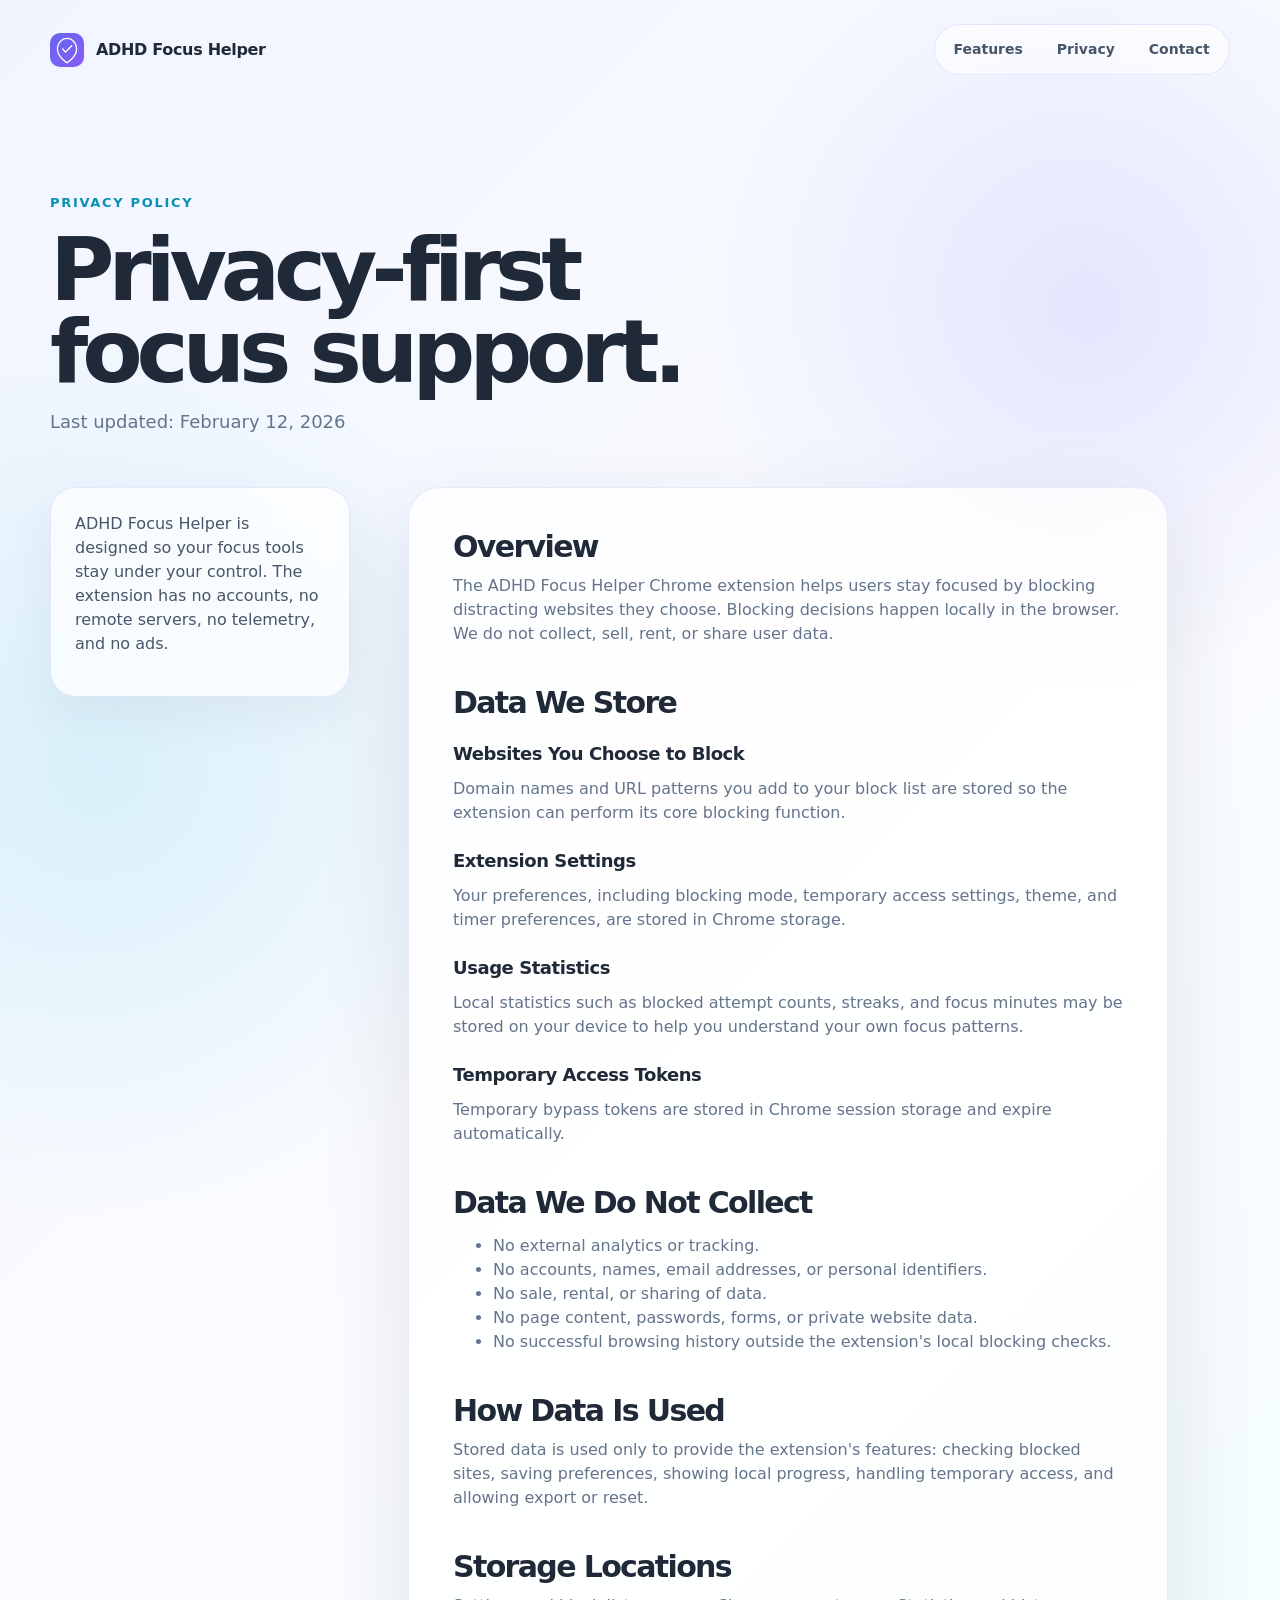
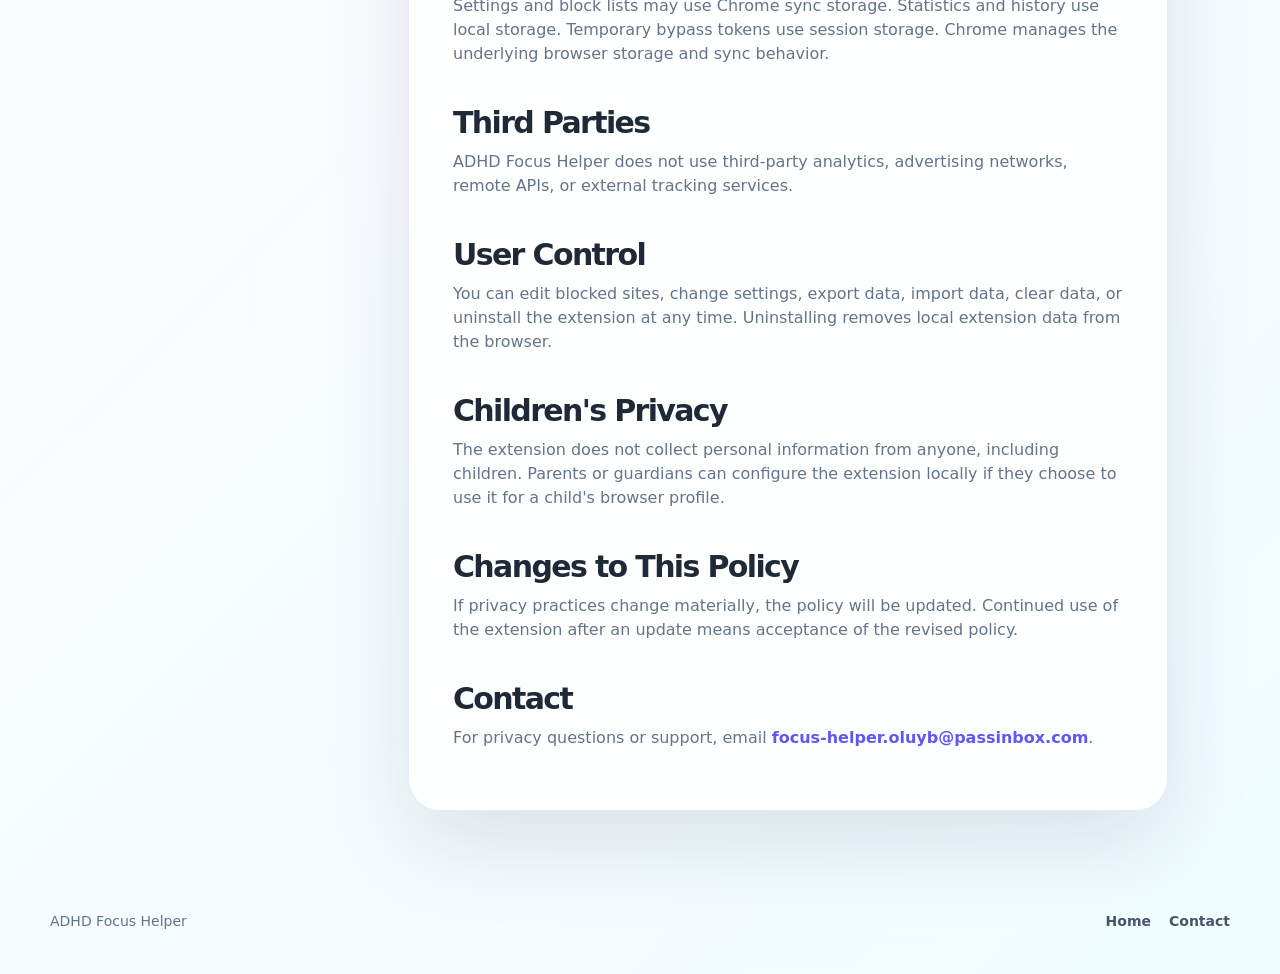
==== privacy.html @ 970d845e "Initial landing page" ====
<!doctype html>
<html lang="en">
  <head>
    <meta charset="utf-8">
    <meta name="viewport" content="width=device-width, initial-scale=1">
    <title>Privacy Policy - ADHD Focus Helper</title>
    <meta name="description" content="Privacy policy for ADHD Focus Helper. No external data collection, no tracking, no accounts, no third-party services.">
    <link rel="icon" href="assets/icons/icon128.png">
    <link rel="stylesheet" href="styles.css">
  </head>
  <body>
    <header class="site-header">
      <a class="brand" href="./" aria-label="ADHD Focus Helper home">
        <img src="assets/icons/icon128.png" alt="">
        <span>ADHD Focus Helper</span>
      </a>
      <nav class="nav" aria-label="Primary navigation">
        <a href="./#features">Features</a>
        <a href="./#privacy">Privacy</a>
        <a href="mailto:focus-helper.oluyb@passinbox.com">Contact</a>
      </nav>
    </header>

    <main class="policy">
      <section class="policy-hero">
        <p class="eyebrow">Privacy Policy</p>
        <h1>Privacy-first focus support.</h1>
        <p>Last updated: February 12, 2026</p>
      </section>

      <section class="policy-grid">
        <aside>
          <p>ADHD Focus Helper is designed so your focus tools stay under your control. The extension has no accounts, no remote servers, no telemetry, and no ads.</p>
        </aside>
        <article class="policy-copy">
          <h2>Overview</h2>
          <p>The ADHD Focus Helper Chrome extension helps users stay focused by blocking distracting websites they choose. Blocking decisions happen locally in the browser. We do not collect, sell, rent, or share user data.</p>

          <h2>Data We Store</h2>
          <h3>Websites You Choose to Block</h3>
          <p>Domain names and URL patterns you add to your block list are stored so the extension can perform its core blocking function.</p>

          <h3>Extension Settings</h3>
          <p>Your preferences, including blocking mode, temporary access settings, theme, and timer preferences, are stored in Chrome storage.</p>

          <h3>Usage Statistics</h3>
          <p>Local statistics such as blocked attempt counts, streaks, and focus minutes may be stored on your device to help you understand your own focus patterns.</p>

          <h3>Temporary Access Tokens</h3>
          <p>Temporary bypass tokens are stored in Chrome session storage and expire automatically.</p>

          <h2>Data We Do Not Collect</h2>
          <ul>
            <li>No external analytics or tracking.</li>
            <li>No accounts, names, email addresses, or personal identifiers.</li>
            <li>No sale, rental, or sharing of data.</li>
            <li>No page content, passwords, forms, or private website data.</li>
            <li>No successful browsing history outside the extension's local blocking checks.</li>
          </ul>

          <h2>How Data Is Used</h2>
          <p>Stored data is used only to provide the extension's features: checking blocked sites, saving preferences, showing local progress, handling temporary access, and allowing export or reset.</p>

          <h2>Storage Locations</h2>
          <p>Settings and block lists may use Chrome sync storage. Statistics and history use local storage. Temporary bypass tokens use session storage. Chrome manages the underlying browser storage and sync behavior.</p>

          <h2>Third Parties</h2>
          <p>ADHD Focus Helper does not use third-party analytics, advertising networks, remote APIs, or external tracking services.</p>

          <h2>User Control</h2>
          <p>You can edit blocked sites, change settings, export data, import data, clear data, or uninstall the extension at any time. Uninstalling removes local extension data from the browser.</p>

          <h2>Children's Privacy</h2>
          <p>The extension does not collect personal information from anyone, including children. Parents or guardians can configure the extension locally if they choose to use it for a child's browser profile.</p>

          <h2>Changes to This Policy</h2>
          <p>If privacy practices change materially, the policy will be updated. Continued use of the extension after an update means acceptance of the revised policy.</p>

          <h2>Contact</h2>
          <p>For privacy questions or support, email <a href="mailto:focus-helper.oluyb@passinbox.com">focus-helper.oluyb@passinbox.com</a>.</p>
        </article>
      </section>
    </main>

    <footer class="footer">
      <span>ADHD Focus Helper</span>
      <div>
        <a href="./">Home</a>
        <a href="mailto:focus-helper.oluyb@passinbox.com">Contact</a>
      </div>
    </footer>
  </body>
</html>
---- styles.css ----
:root {
  color-scheme: light;
  --ink: #1f2937;
  --muted: #64748b;
  --faint: #eef2ff;
  --line: rgba(99, 102, 241, 0.14);
  --paper: #fbfcff;
  --panel: rgba(255, 255, 255, 0.78);
  --indigo: #6157f4;
  --violet: #7c58f5;
  --cyan: #0891b2;
  --orange: #d97706;
  --shadow: 0 34px 90px rgba(30, 41, 59, 0.12);
  --radius: 28px;
}

* {
  box-sizing: border-box;
}

html {
  scroll-behavior: smooth;
}

body {
  margin: 0;
  min-height: 100vh;
  background:
    radial-gradient(circle at 8% 30%, rgba(6, 182, 212, 0.12), transparent 28rem),
    radial-gradient(circle at 85% 12%, rgba(99, 102, 241, 0.14), transparent 24rem),
    linear-gradient(135deg, #f1f5ff 0%, #fbfcff 46%, #effdff 100%);
  color: var(--ink);
  font-family: Avenir Next, Aptos, Segoe UI, system-ui, sans-serif;
  line-height: 1.5;
}

a {
  color: inherit;
  text-decoration: none;
}

img {
  display: block;
  max-width: 100%;
}

.site-header {
  width: min(1180px, calc(100% - 40px));
  margin: 24px auto 0;
  display: flex;
  align-items: center;
  justify-content: space-between;
  gap: 24px;
}

.brand {
  display: inline-flex;
  align-items: center;
  gap: 12px;
  font-weight: 700;
  letter-spacing: -0.02em;
}

.brand img {
  width: 34px;
  height: 34px;
  border-radius: 10px;
}

.nav {
  display: flex;
  align-items: center;
  gap: 8px;
  padding: 6px;
  border: 1px solid var(--line);
  border-radius: 999px;
  background: rgba(255, 255, 255, 0.58);
  backdrop-filter: blur(16px);
}

.nav a {
  padding: 8px 13px;
  border-radius: 999px;
  color: #475569;
  font-size: 14px;
  font-weight: 650;
}

.nav a:hover {
  background: #eef2ff;
  color: var(--indigo);
}

.hero {
  width: min(1180px, calc(100% - 40px));
  margin: 72px auto 0;
  display: grid;
  grid-template-columns: minmax(0, 1.02fr) minmax(360px, 0.86fr);
  align-items: center;
  gap: clamp(36px, 6vw, 88px);
}

.hero-copy {
  padding-bottom: 36px;
}

.eyebrow {
  margin: 0 0 16px;
  color: var(--cyan);
  font-size: 13px;
  font-weight: 800;
  letter-spacing: 0.13em;
  text-transform: uppercase;
}

h1,
h2,
h3,
p {
  margin-top: 0;
}

h1 {
  max-width: 850px;
  margin-bottom: 24px;
  font-size: clamp(48px, 7vw, 88px);
  line-height: 0.94;
  letter-spacing: -0.07em;
}

h2 {
  margin-bottom: 18px;
  font-size: clamp(34px, 4.4vw, 58px);
  line-height: 1;
  letter-spacing: -0.055em;
}

h3 {
  margin-bottom: 10px;
  font-size: 22px;
  letter-spacing: -0.025em;
}

.lede {
  max-width: 670px;
  color: #475569;
  font-size: clamp(18px, 2.1vw, 24px);
}

.hero-actions {
  display: flex;
  flex-wrap: wrap;
  gap: 14px;
  margin: 34px 0 38px;
}

.button {
  display: inline-flex;
  align-items: center;
  justify-content: center;
  min-height: 48px;
  padding: 0 22px;
  border-radius: 999px;
  font-weight: 800;
  transition: transform 160ms ease, box-shadow 160ms ease, background 160ms ease;
}

.button:hover {
  transform: translateY(-2px);
}

.button.primary {
  background: linear-gradient(135deg, var(--indigo), var(--violet));
  color: #ffffff;
  box-shadow: 0 18px 36px rgba(99, 102, 241, 0.24);
}

.button.secondary {
  background: rgba(255, 255, 255, 0.76);
  border: 1px solid var(--line);
  color: #334155;
}

.trust-strip {
  display: grid;
  grid-template-columns: repeat(3, minmax(0, 1fr));
  gap: 12px;
  max-width: 760px;
  margin: 0;
}

.trust-strip div,
.feature-grid article,
.privacy-panel,
.final-cta {
  border: 1px solid var(--line);
  background: var(--panel);
  box-shadow: 0 18px 50px rgba(30, 41, 59, 0.06);
  backdrop-filter: blur(18px);
}

.trust-strip div {
  padding: 18px;
  border-radius: 22px;
}

.trust-strip dt {
  margin-bottom: 4px;
  font-weight: 850;
}

.trust-strip dd {
  margin: 0;
  color: var(--muted);
  font-size: 14px;
}

.hero-visual {
  position: relative;
  border-radius: 36px;
  overflow: hidden;
  box-shadow: var(--shadow);
  transform: rotate(1.2deg);
}

.hero-visual::after {
  content: "";
  position: absolute;
  inset: 0;
  border: 1px solid rgba(99, 102, 241, 0.18);
  border-radius: inherit;
  pointer-events: none;
}

.statement {
  width: min(980px, calc(100% - 40px));
  margin: 118px auto 0;
}

.statement p {
  margin: 0;
  color: #263244;
  font-size: clamp(31px, 4.8vw, 64px);
  font-weight: 780;
  line-height: 1.02;
  letter-spacing: -0.055em;
}

.feature-band,
.showcase,
.privacy-panel,
.stats-preview,
.final-cta,
.policy-grid,
.policy-hero {
  width: min(1180px, calc(100% - 40px));
  margin-left: auto;
  margin-right: auto;
}

.feature-band {
  margin-top: 118px;
}

.section-heading {
  max-width: 790px;
  margin-bottom: 34px;
}

.feature-grid {
  display: grid;
  grid-template-columns: repeat(3, minmax(0, 1fr));
  gap: 18px;
}

.feature-grid article {
  min-height: 270px;
  padding: 28px;
  border-radius: var(--radius);
}

.feature-index {
  display: inline-block;
  margin-bottom: 46px;
  color: var(--indigo);
  font-size: 13px;
  font-weight: 900;
  letter-spacing: 0.16em;
}

.feature-grid p,
.showcase-copy p,
.stats-copy p,
.policy-copy p,
.policy-copy li,
.privacy-list {
  color: var(--muted);
}

.showcase {
  margin-top: 118px;
  display: grid;
  grid-template-columns: minmax(0, 1fr) minmax(320px, 0.82fr);
  align-items: center;
  gap: clamp(32px, 6vw, 80px);
}

.screen-card {
  border-radius: 34px;
  overflow: hidden;
  box-shadow: var(--shadow);
  border: 1px solid var(--line);
}

.showcase-copy {
  max-width: 470px;
}

.privacy-panel {
  margin-top: 118px;
  display: grid;
  grid-template-columns: minmax(0, 0.9fr) minmax(340px, 0.72fr);
  gap: 36px;
  padding: clamp(28px, 5vw, 58px);
  border-radius: 36px;
}

.privacy-list {
  display: grid;
  gap: 13px;
  margin: 0;
  padding: 0;
  list-style: none;
}

.privacy-list li {
  padding: 14px 16px;
  border-radius: 17px;
  background: rgba(238, 242, 255, 0.72);
  color: #334155;
  font-weight: 720;
}

.stats-preview {
  margin-top: 118px;
  display: grid;
  grid-template-columns: minmax(300px, 0.62fr) minmax(0, 1fr);
  gap: 42px;
  align-items: center;
}

.stats-preview img {
  border-radius: 30px;
  box-shadow: var(--shadow);
  border: 1px solid var(--line);
}

.stats-copy {
  max-width: 430px;
}

.final-cta {
  margin-top: 118px;
  margin-bottom: 64px;
  padding: 56px 24px;
  border-radius: 38px;
  text-align: center;
}

.final-cta img {
  width: 72px;
  height: 72px;
  margin: 0 auto 22px;
  border-radius: 20px;
}

.final-cta p {
  max-width: 560px;
  margin: 0 auto 28px;
  color: var(--muted);
  font-size: 18px;
}

.footer {
  width: min(1180px, calc(100% - 40px));
  margin: 0 auto;
  padding: 28px 0 42px;
  display: flex;
  justify-content: space-between;
  gap: 20px;
  color: var(--muted);
  font-size: 14px;
}

.footer div {
  display: flex;
  gap: 18px;
}

.footer a {
  font-weight: 720;
  color: #475569;
}

.policy {
  padding-top: 64px;
}

.policy-hero {
  margin-top: 54px;
}

.policy-hero h1 {
  max-width: 760px;
  margin-bottom: 14px;
}

.policy-hero p:last-child {
  color: var(--muted);
  font-size: 18px;
}

.policy-grid {
  margin-top: 52px;
  margin-bottom: 72px;
  display: grid;
  grid-template-columns: 300px minmax(0, 760px);
  gap: 58px;
  align-items: start;
}

.policy-grid aside {
  position: sticky;
  top: 28px;
  padding: 24px;
  border: 1px solid var(--line);
  border-radius: 26px;
  background: rgba(255, 255, 255, 0.74);
  color: #475569;
  box-shadow: 0 18px 50px rgba(30, 41, 59, 0.06);
}

.policy-copy {
  padding: 44px;
  border: 1px solid var(--line);
  border-radius: 32px;
  background: rgba(255, 255, 255, 0.78);
  box-shadow: var(--shadow);
}

.policy-copy h2 {
  margin-top: 42px;
  margin-bottom: 12px;
  font-size: 30px;
}

.policy-copy h2:first-child {
  margin-top: 0;
}

.policy-copy h3 {
  margin-top: 22px;
  font-size: 18px;
}

.policy-copy a {
  color: var(--indigo);
  font-weight: 760;
}

@media (max-width: 900px) {
  .site-header,
  .footer {
    align-items: flex-start;
    flex-direction: column;
  }

  .nav {
    width: 100%;
    justify-content: space-between;
  }

  .hero,
  .showcase,
  .privacy-panel,
  .stats-preview,
  .policy-grid {
    grid-template-columns: 1fr;
  }

  .trust-strip,
  .feature-grid {
    grid-template-columns: 1fr;
  }

  .hero {
    margin-top: 48px;
  }

  .hero-visual {
    transform: none;
  }

  .policy-grid aside {
    position: static;
  }
}

@media (max-width: 560px) {
  .nav {
    overflow-x: auto;
    justify-content: flex-start;
  }

  h1 {
    font-size: 46px;
  }

  .hero-actions {
    flex-direction: column;
  }

  .button {
    width: 100%;
  }

  .policy-copy {
    padding: 26px;
  }
}
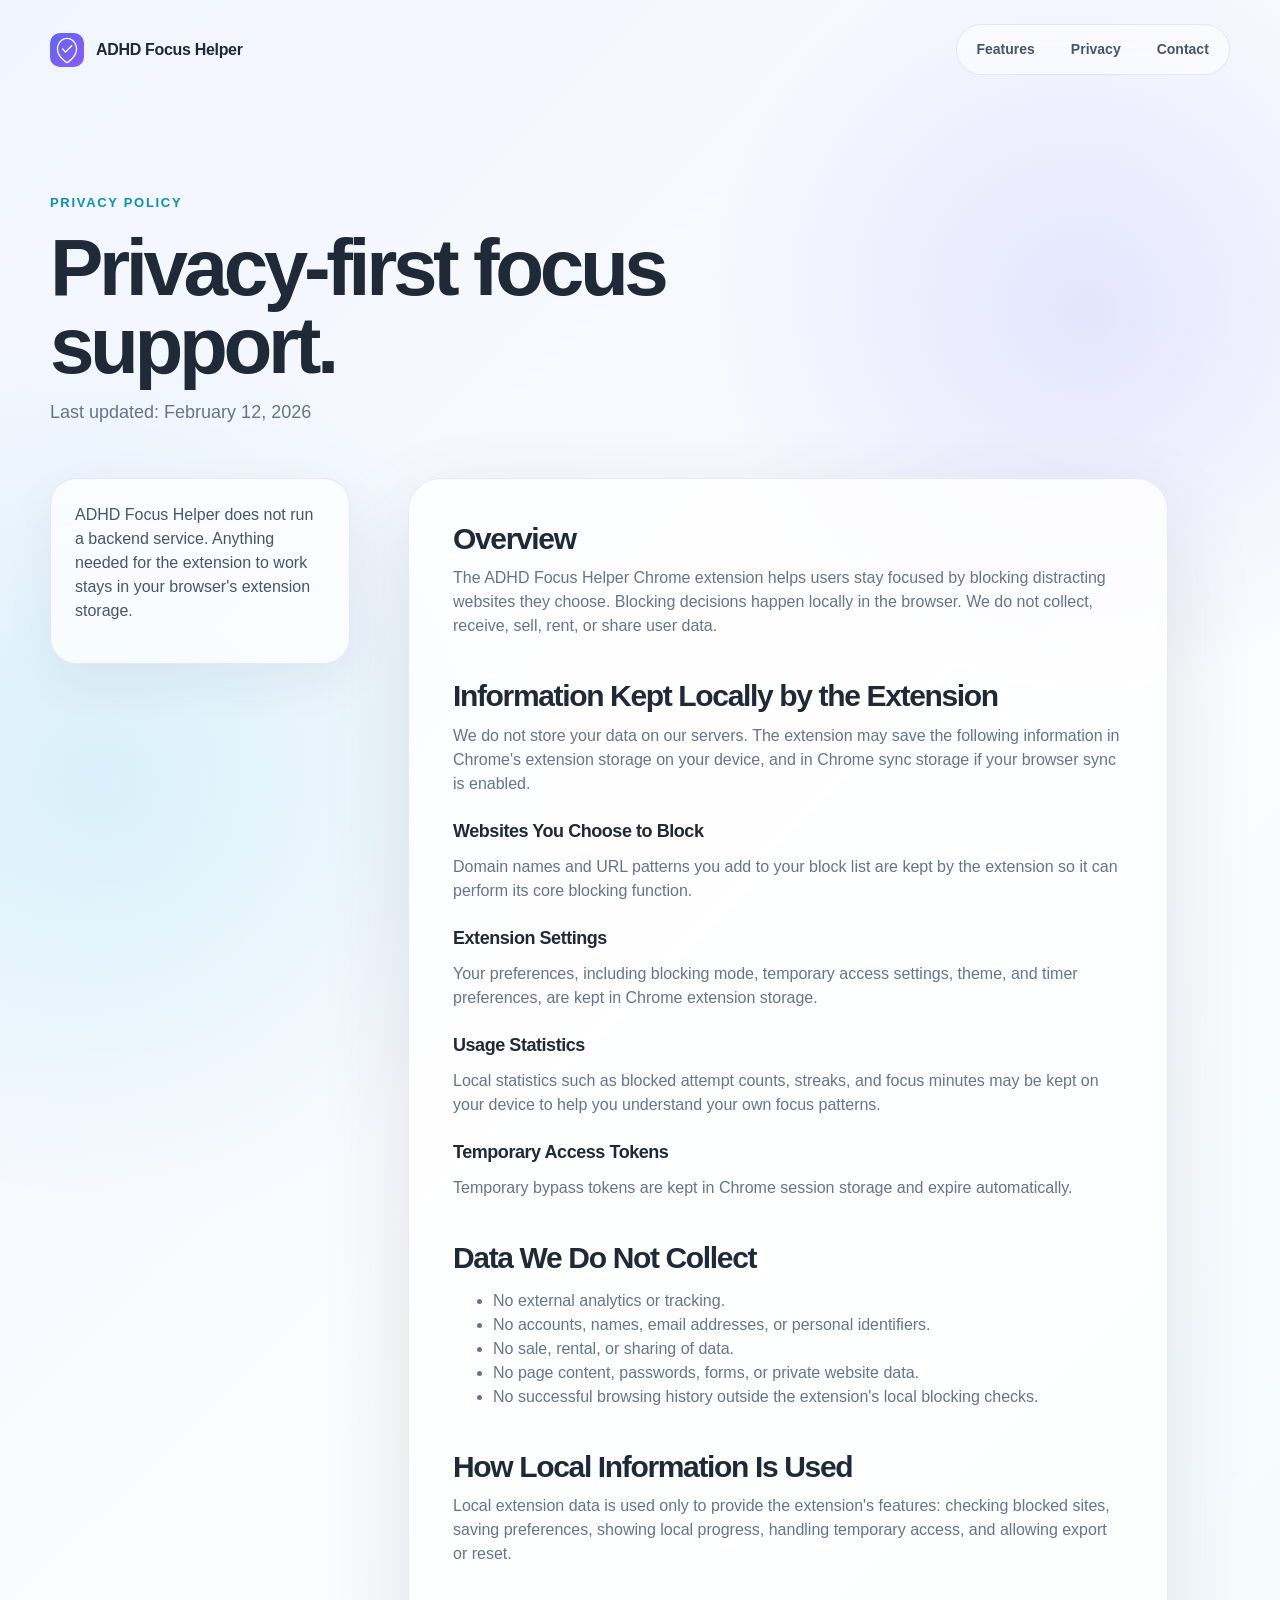
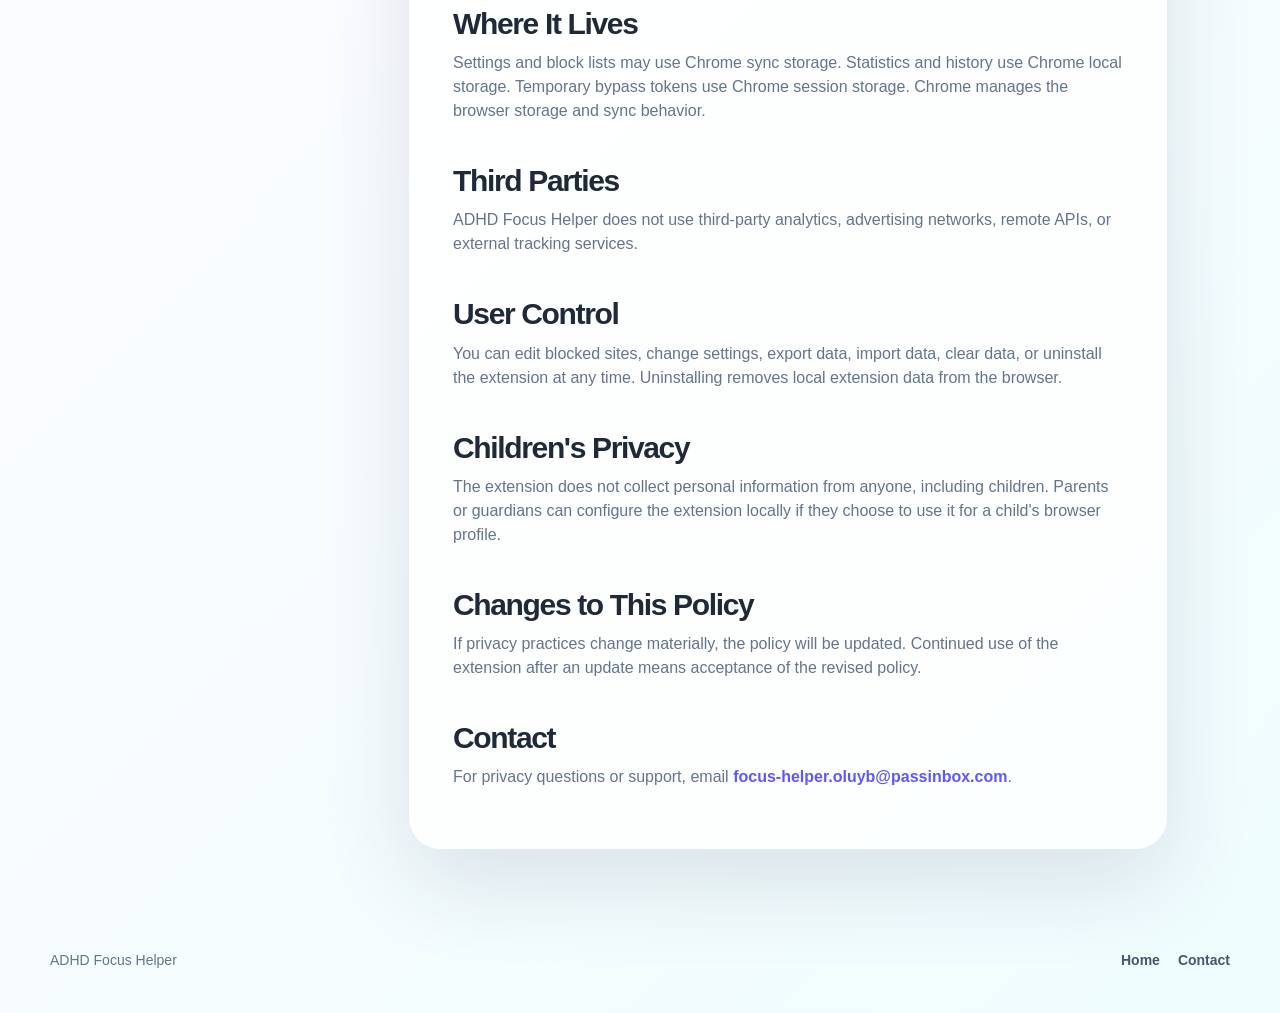
==== commit bf1eee82: "Clarify local-only privacy policy" ====
--- a/privacy.html
+++ b/privacy.html
@@ -30,24 +30,26 @@
 
       <section class="policy-grid">
         <aside>
-          <p>ADHD Focus Helper is designed so your focus tools stay under your control. The extension has no accounts, no remote servers, no telemetry, and no ads.</p>
+          <p>ADHD Focus Helper does not run a backend service. Anything needed for the extension to work stays in your browser's extension storage.</p>
         </aside>
         <article class="policy-copy">
           <h2>Overview</h2>
-          <p>The ADHD Focus Helper Chrome extension helps users stay focused by blocking distracting websites they choose. Blocking decisions happen locally in the browser. We do not collect, sell, rent, or share user data.</p>
+          <p>The ADHD Focus Helper Chrome extension helps users stay focused by blocking distracting websites they choose. Blocking decisions happen locally in the browser. We do not collect, receive, sell, rent, or share user data.</p>
 
-          <h2>Data We Store</h2>
+          <h2>Information Kept Locally by the Extension</h2>
+          <p>We do not store your data on our servers. The extension may save the following information in Chrome's extension storage on your device, and in Chrome sync storage if your browser sync is enabled.</p>
+
           <h3>Websites You Choose to Block</h3>
-          <p>Domain names and URL patterns you add to your block list are stored so the extension can perform its core blocking function.</p>
+          <p>Domain names and URL patterns you add to your block list are kept by the extension so it can perform its core blocking function.</p>
 
           <h3>Extension Settings</h3>
-          <p>Your preferences, including blocking mode, temporary access settings, theme, and timer preferences, are stored in Chrome storage.</p>
+          <p>Your preferences, including blocking mode, temporary access settings, theme, and timer preferences, are kept in Chrome extension storage.</p>
 
           <h3>Usage Statistics</h3>
-          <p>Local statistics such as blocked attempt counts, streaks, and focus minutes may be stored on your device to help you understand your own focus patterns.</p>
+          <p>Local statistics such as blocked attempt counts, streaks, and focus minutes may be kept on your device to help you understand your own focus patterns.</p>
 
           <h3>Temporary Access Tokens</h3>
-          <p>Temporary bypass tokens are stored in Chrome session storage and expire automatically.</p>
+          <p>Temporary bypass tokens are kept in Chrome session storage and expire automatically.</p>
 
           <h2>Data We Do Not Collect</h2>
           <ul>
@@ -58,11 +60,11 @@
             <li>No successful browsing history outside the extension's local blocking checks.</li>
           </ul>
 
-          <h2>How Data Is Used</h2>
-          <p>Stored data is used only to provide the extension's features: checking blocked sites, saving preferences, showing local progress, handling temporary access, and allowing export or reset.</p>
+          <h2>How Local Information Is Used</h2>
+          <p>Local extension data is used only to provide the extension's features: checking blocked sites, saving preferences, showing local progress, handling temporary access, and allowing export or reset.</p>
 
-          <h2>Storage Locations</h2>
-          <p>Settings and block lists may use Chrome sync storage. Statistics and history use local storage. Temporary bypass tokens use session storage. Chrome manages the underlying browser storage and sync behavior.</p>
+          <h2>Where It Lives</h2>
+          <p>Settings and block lists may use Chrome sync storage. Statistics and history use Chrome local storage. Temporary bypass tokens use Chrome session storage. Chrome manages the browser storage and sync behavior.</p>
 
           <h2>Third Parties</h2>
           <p>ADHD Focus Helper does not use third-party analytics, advertising networks, remote APIs, or external tracking services.</p>
--- a/styles.css
+++ b/styles.css
@@ -30,7 +30,7 @@
     radial-gradient(circle at 85% 12%, rgba(99, 102, 241, 0.14), transparent 24rem),
     linear-gradient(135deg, #f1f5ff 0%, #fbfcff 46%, #effdff 100%);
   color: var(--ink);
-  font-family: Avenir Next, Aptos, Segoe UI, system-ui, sans-serif;
+  font-family: -apple-system, BlinkMacSystemFont, "Segoe UI", Roboto, Helvetica, Arial, sans-serif;
   line-height: 1.5;
 }
 
@@ -79,11 +79,11 @@
 }
 
 .nav a {
-  padding: 8px 13px;
+  padding: 8px 14px;
   border-radius: 999px;
   color: #475569;
   font-size: 14px;
-  font-weight: 650;
+  font-weight: 600;
 }
 
 .nav a:hover {
@@ -93,15 +93,15 @@
 
 .hero {
   width: min(1180px, calc(100% - 40px));
-  margin: 72px auto 0;
-  display: grid;
-  grid-template-columns: minmax(0, 1.02fr) minmax(360px, 0.86fr);
-  align-items: center;
-  gap: clamp(36px, 6vw, 88px);
+  margin: 76px auto 0;
+  display: grid;
+  grid-template-columns: minmax(0, 1fr) minmax(360px, 0.78fr);
+  align-items: center;
+  gap: clamp(42px, 6vw, 92px);
 }
 
 .hero-copy {
-  padding-bottom: 36px;
+  padding-bottom: 18px;
 }
 
 .eyebrow {
@@ -121,18 +121,18 @@
 }
 
 h1 {
-  max-width: 850px;
-  margin-bottom: 24px;
-  font-size: clamp(48px, 7vw, 88px);
-  line-height: 0.94;
-  letter-spacing: -0.07em;
+  max-width: 790px;
+  margin-bottom: 22px;
+  font-size: clamp(46px, 6.4vw, 80px);
+  line-height: 0.98;
+  letter-spacing: -0.055em;
 }
 
 h2 {
   margin-bottom: 18px;
-  font-size: clamp(34px, 4.4vw, 58px);
-  line-height: 1;
-  letter-spacing: -0.055em;
+  font-size: clamp(34px, 4.1vw, 54px);
+  line-height: 1.04;
+  letter-spacing: -0.045em;
 }
 
 h3 {
@@ -142,16 +142,16 @@
 }
 
 .lede {
-  max-width: 670px;
+  max-width: 640px;
   color: #475569;
-  font-size: clamp(18px, 2.1vw, 24px);
+  font-size: clamp(18px, 2vw, 22px);
 }
 
 .hero-actions {
   display: flex;
   flex-wrap: wrap;
   gap: 14px;
-  margin: 34px 0 38px;
+  margin: 32px 0 34px;
 }
 
 .button {
@@ -185,7 +185,7 @@
   display: grid;
   grid-template-columns: repeat(3, minmax(0, 1fr));
   gap: 12px;
-  max-width: 760px;
+  max-width: 720px;
   margin: 0;
 }
 
@@ -200,8 +200,9 @@
 }
 
 .trust-strip div {
-  padding: 18px;
-  border-radius: 22px;
+  min-height: 116px;
+  padding: 18px 18px 17px;
+  border-radius: 20px;
 }
 
 .trust-strip dt {
@@ -217,10 +218,10 @@
 
 .hero-visual {
   position: relative;
-  border-radius: 36px;
+  border-radius: 34px;
   overflow: hidden;
   box-shadow: var(--shadow);
-  transform: rotate(1.2deg);
+  transform: translateY(8px) rotate(0.8deg);
 }
 
 .hero-visual::after {
@@ -242,8 +243,8 @@
   color: #263244;
   font-size: clamp(31px, 4.8vw, 64px);
   font-weight: 780;
-  line-height: 1.02;
-  letter-spacing: -0.055em;
+  line-height: 1.05;
+  letter-spacing: -0.045em;
 }
 
 .feature-band,
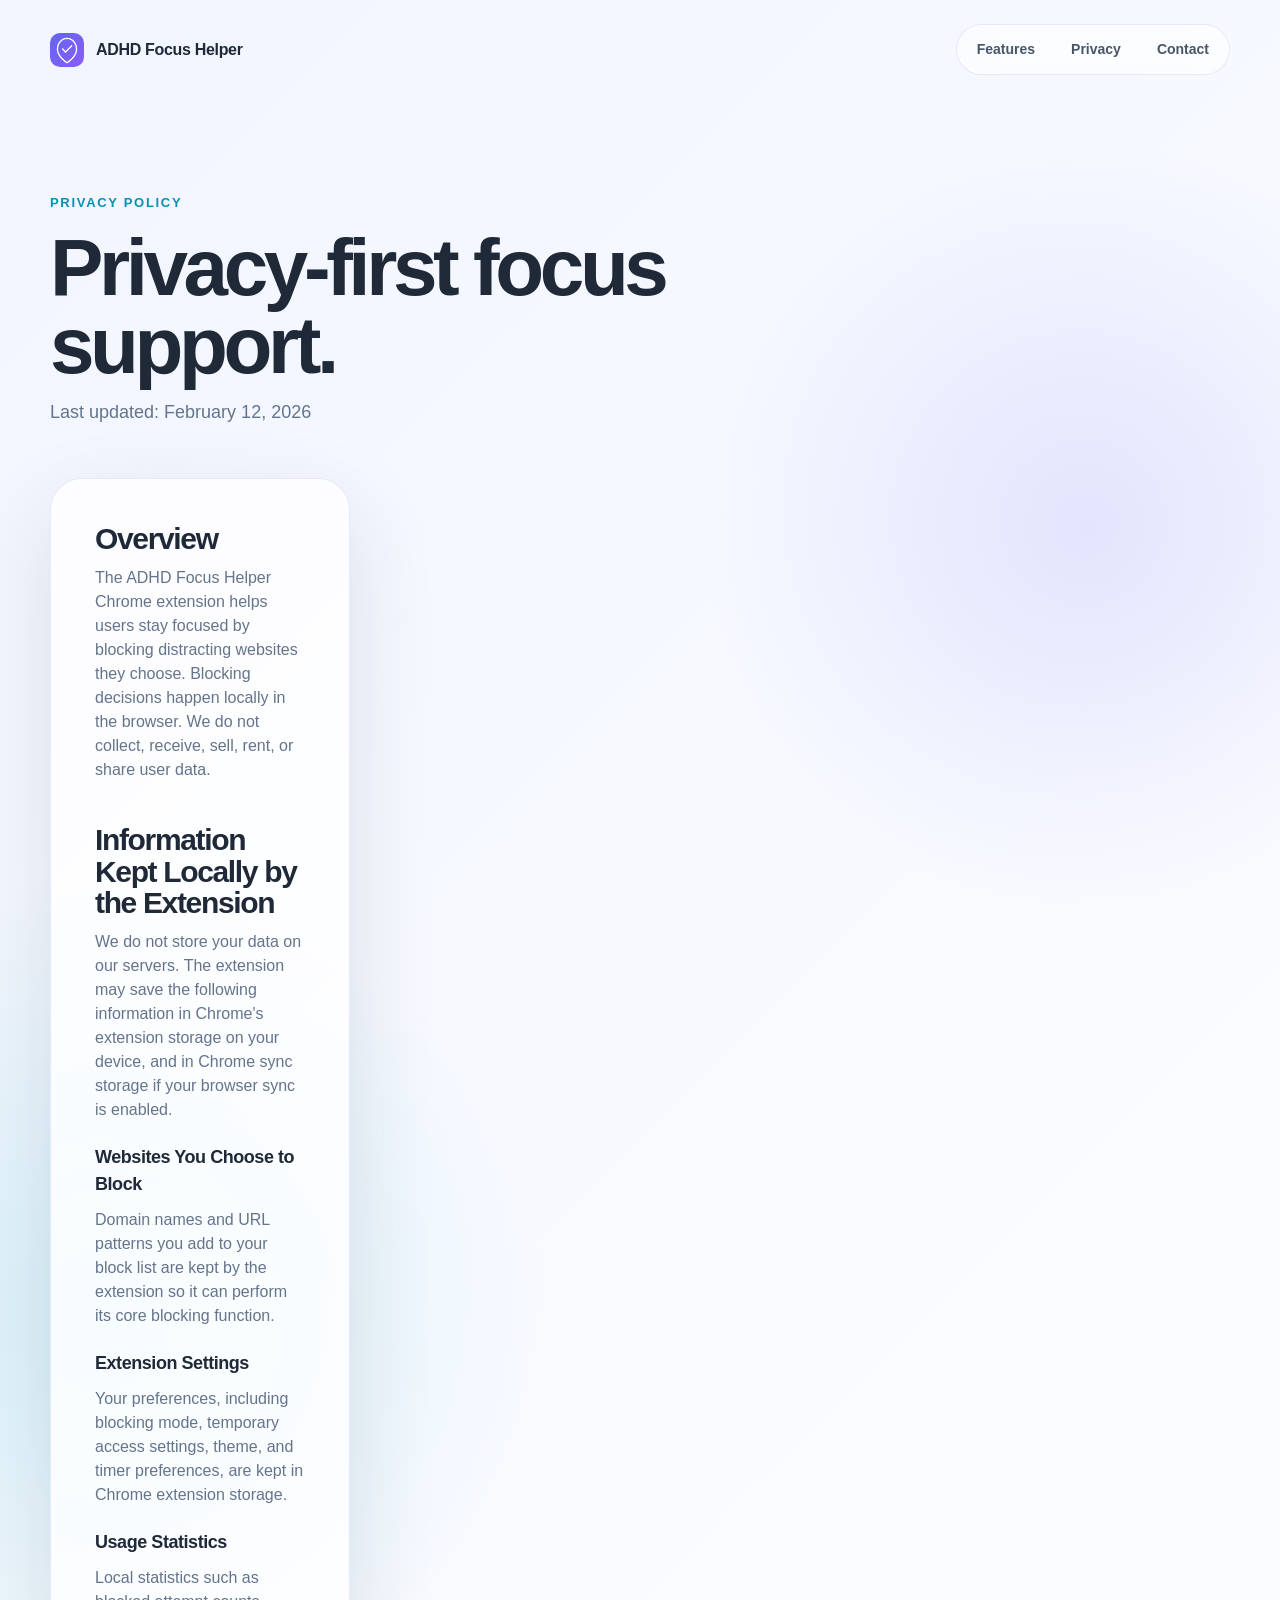
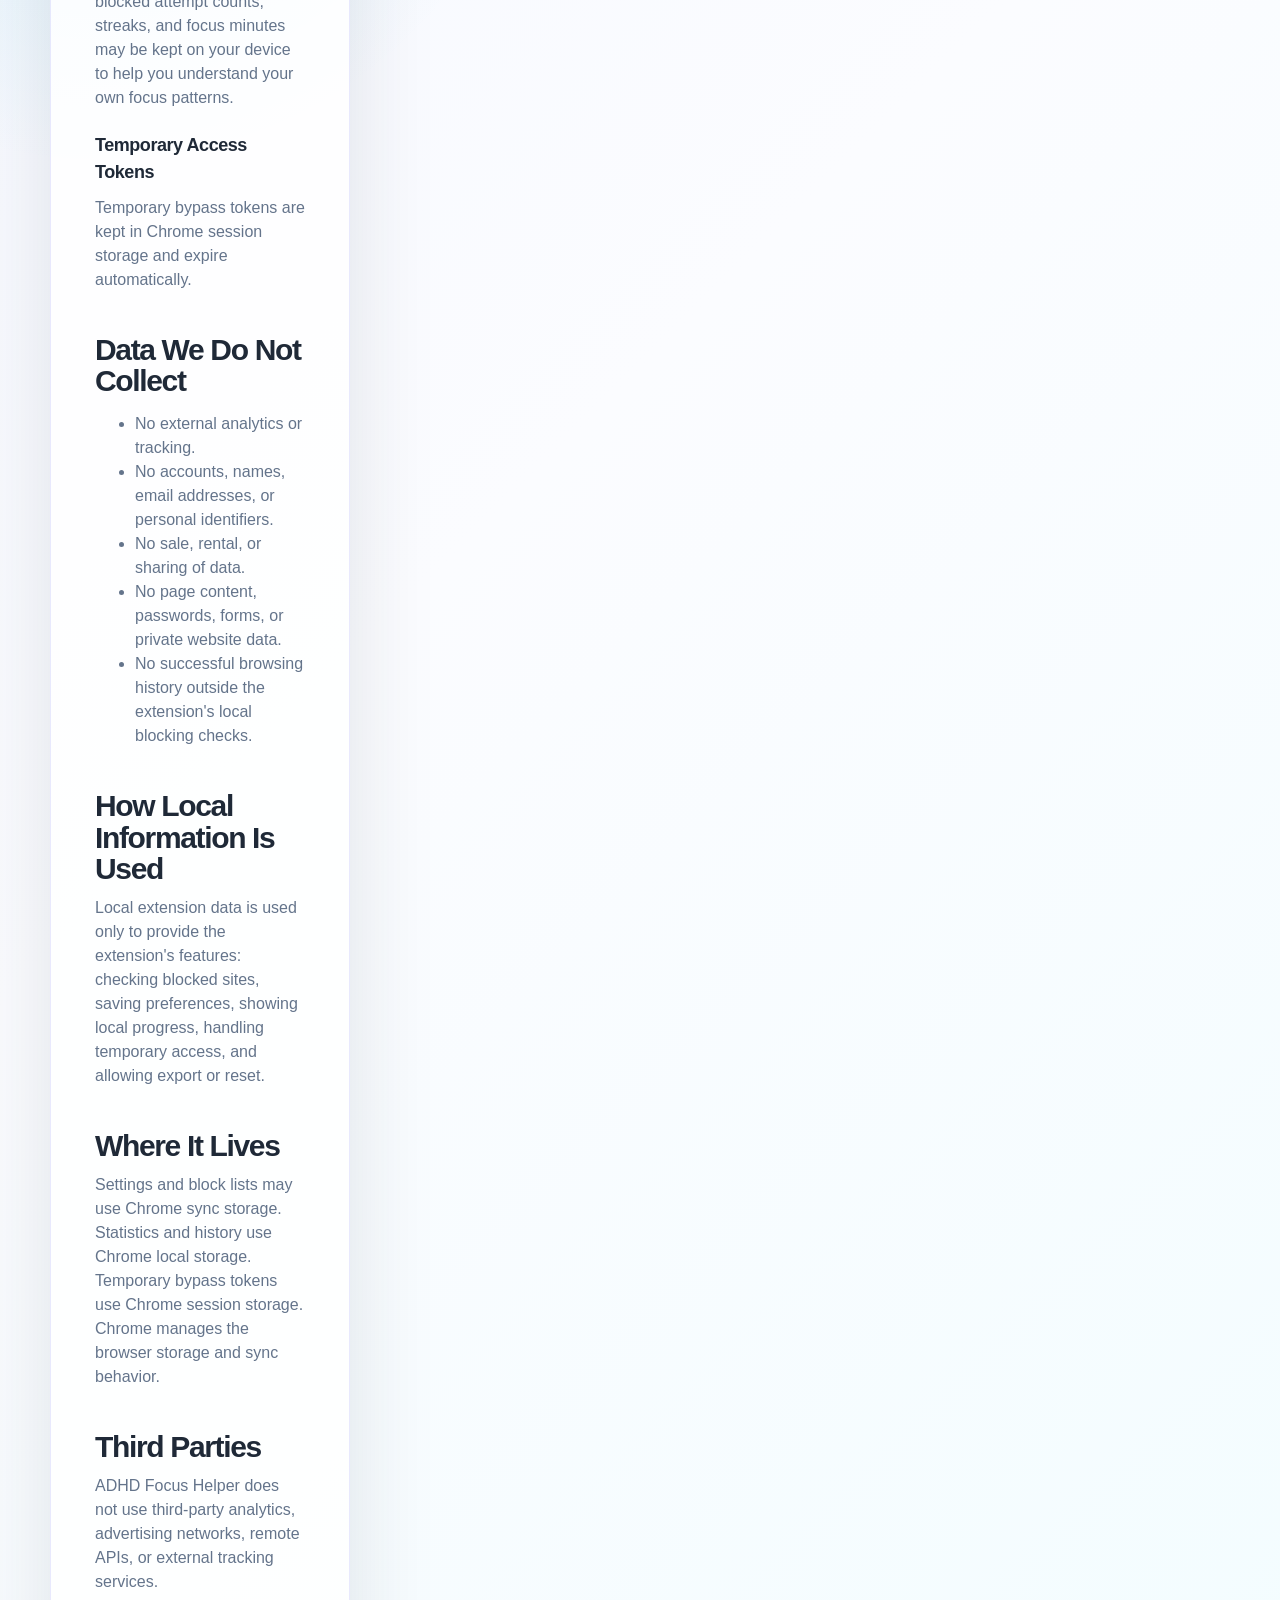
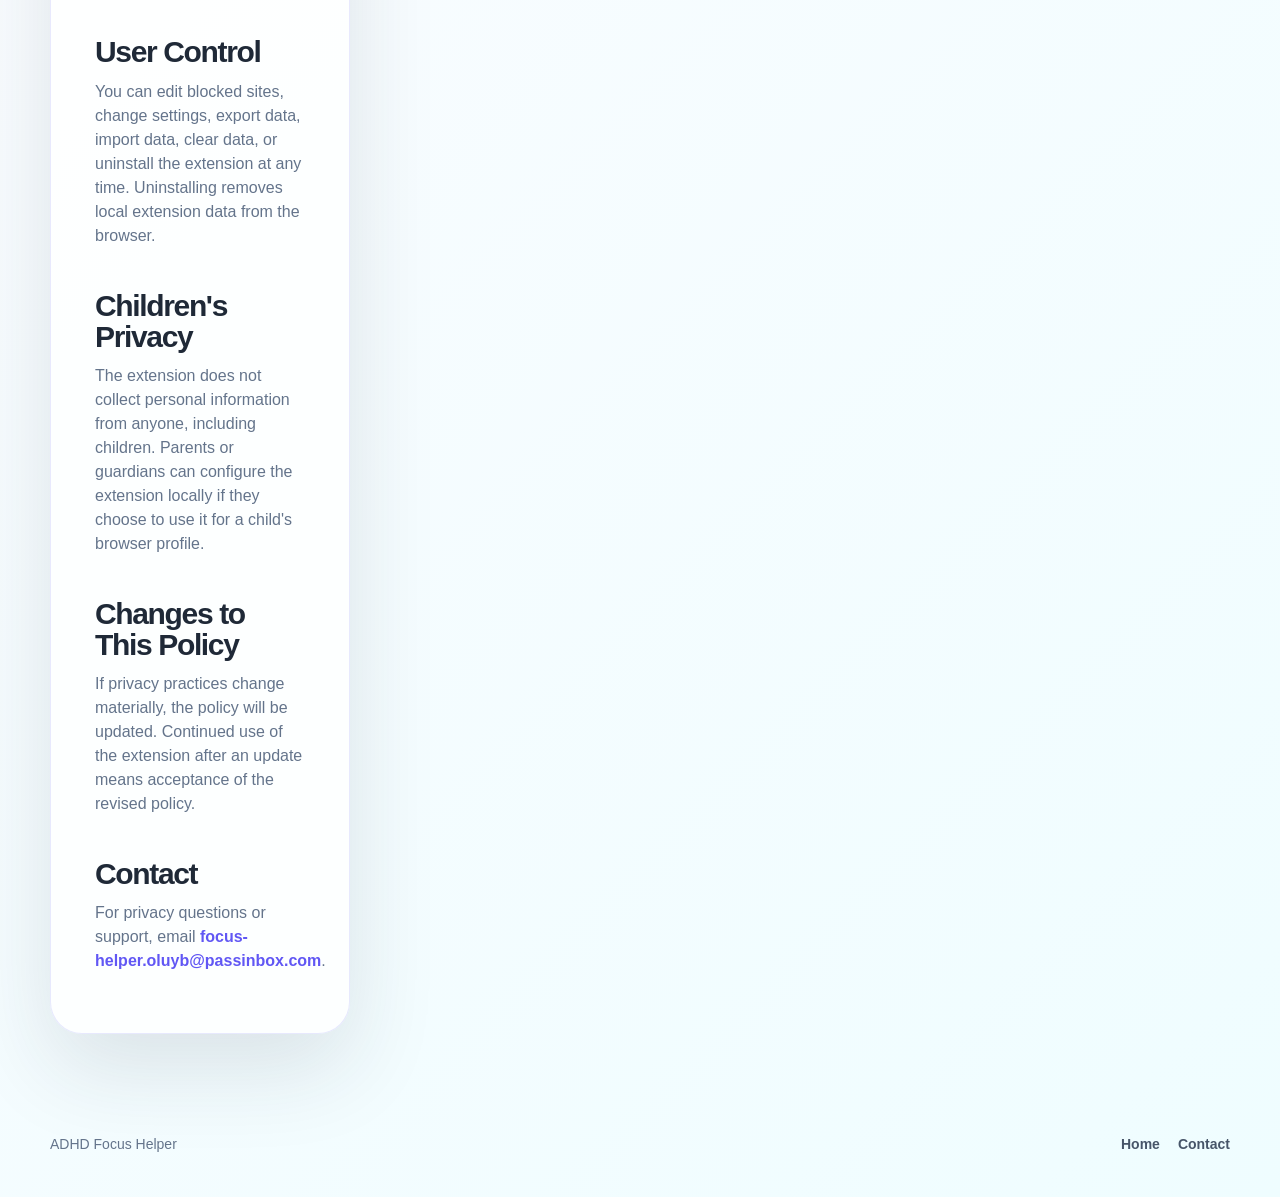
==== commit 62875e21: "Remove aside card from privacy policy page" ====
--- a/privacy.html
+++ b/privacy.html
@@ -29,9 +29,6 @@
       </section>
 
       <section class="policy-grid">
-        <aside>
-          <p>ADHD Focus Helper does not run a backend service. Anything needed for the extension to work stays in your browser's extension storage.</p>
-        </aside>
         <article class="policy-copy">
           <h2>Overview</h2>
           <p>The ADHD Focus Helper Chrome extension helps users stay focused by blocking distracting websites they choose. Blocking decisions happen locally in the browser. We do not collect, receive, sell, rent, or share user data.</p>
--- a/styles.css
+++ b/styles.css
@@ -158,6 +158,7 @@
   display: inline-flex;
   align-items: center;
   justify-content: center;
+  gap: 10px;
   min-height: 48px;
   padding: 0 22px;
   border-radius: 999px;
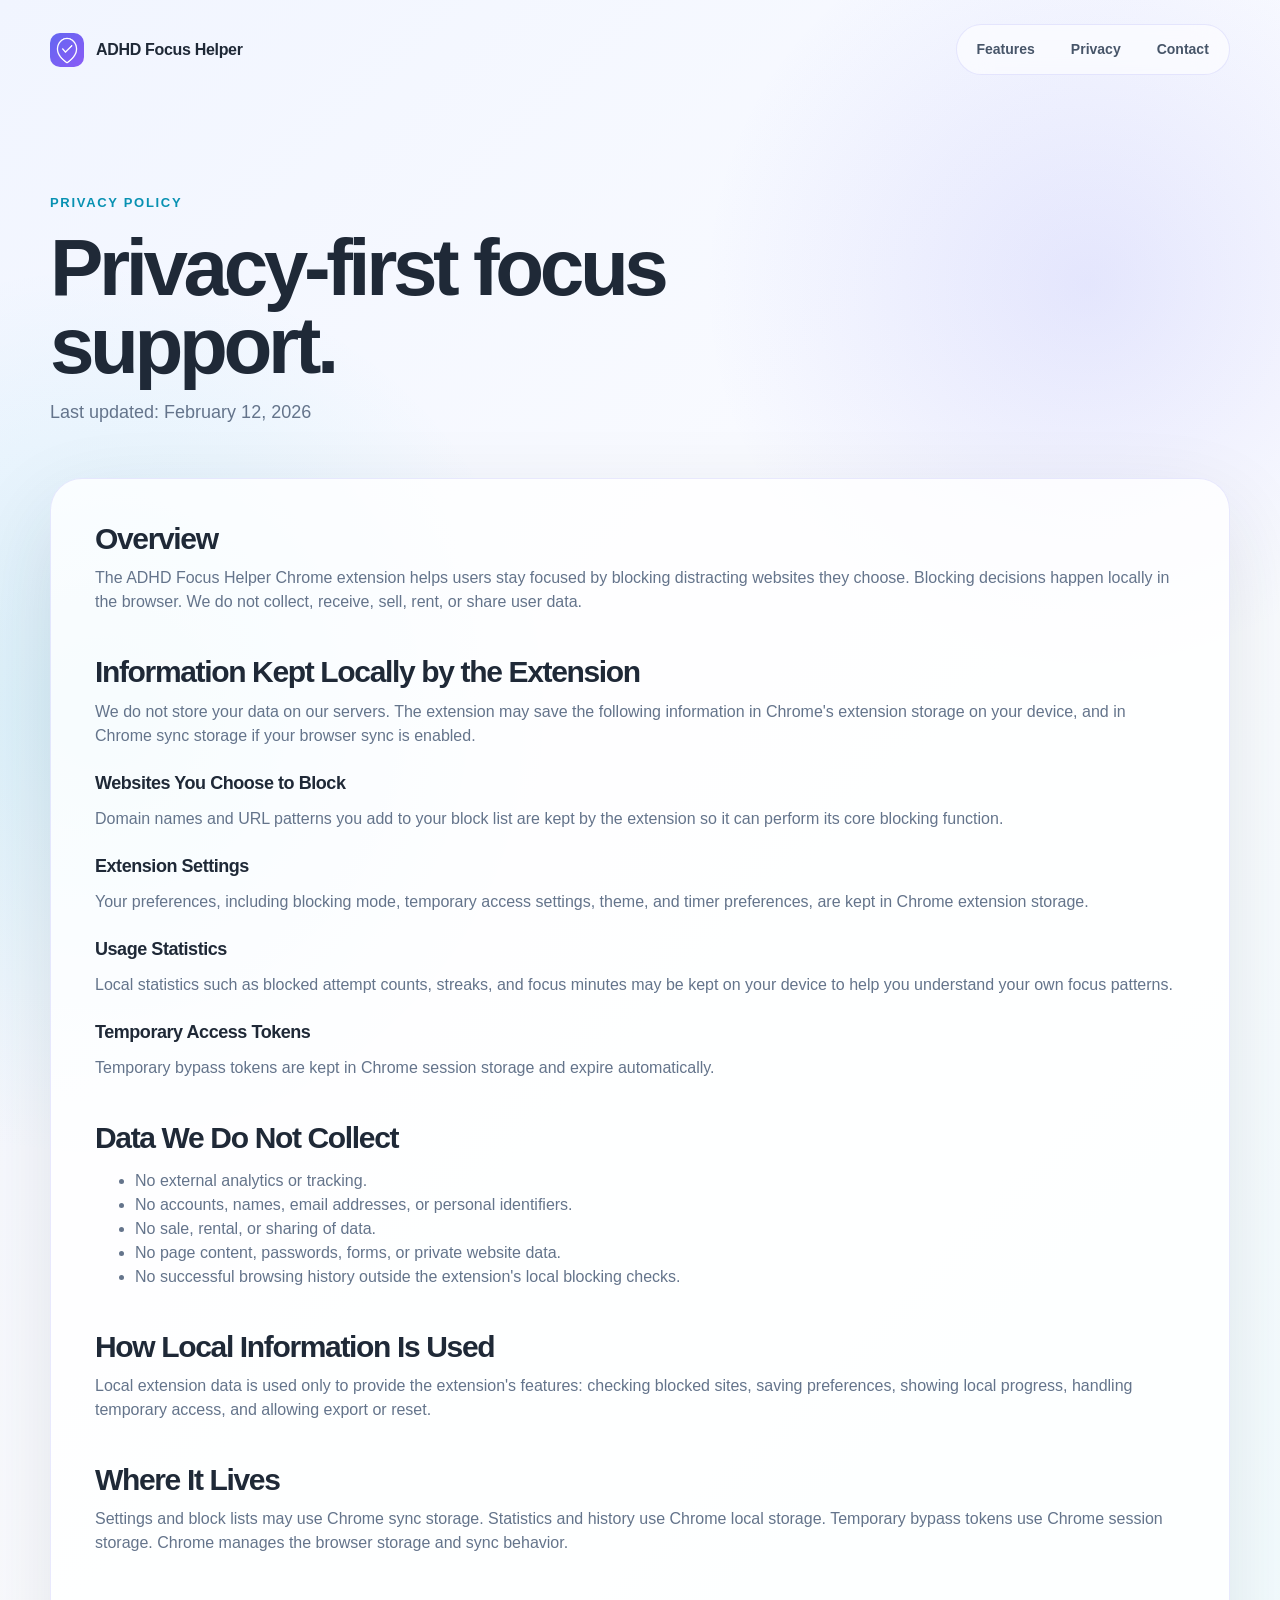
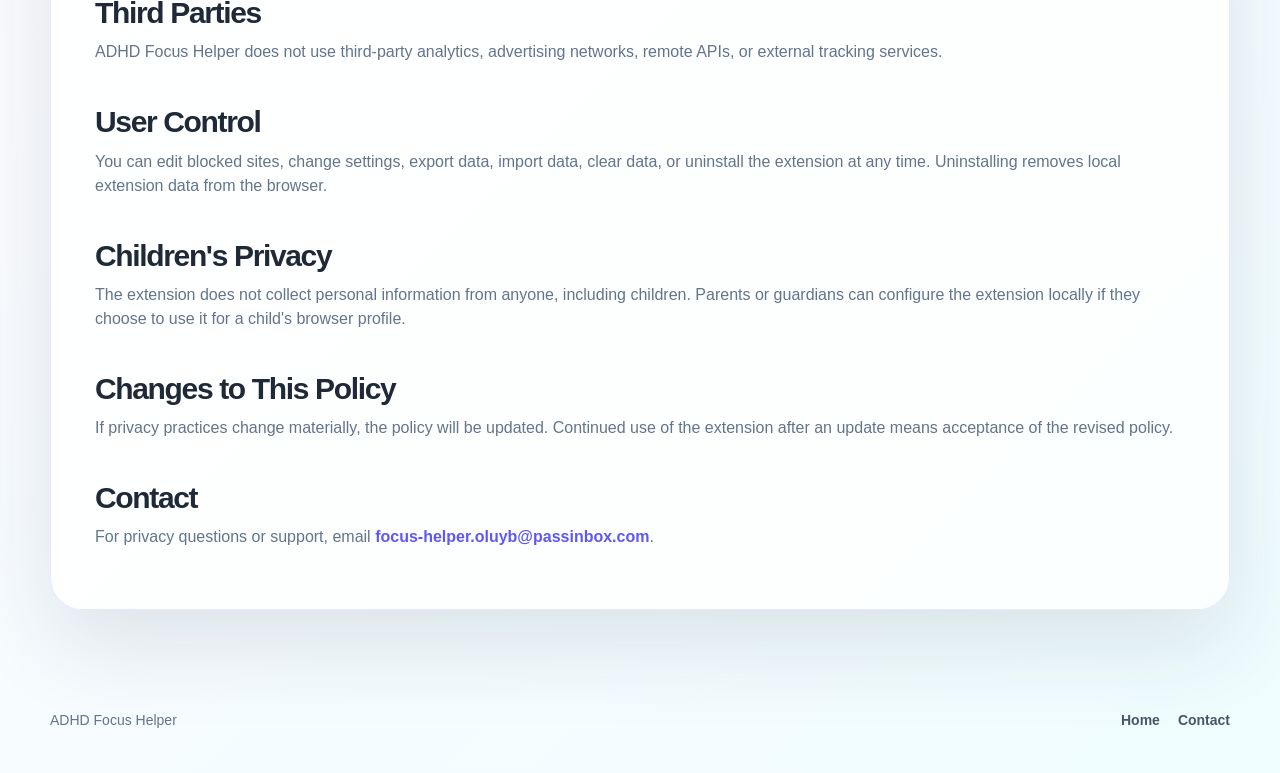
==== commit 9f62f73f: "Add Google Analytics (G-VWT4EEPP91) to all pages" ====
--- a/privacy.html
+++ b/privacy.html
@@ -7,6 +7,14 @@
     <meta name="description" content="Privacy policy for ADHD Focus Helper. No external data collection, no tracking, no accounts, no third-party services.">
     <link rel="icon" href="assets/icons/icon128.png">
     <link rel="stylesheet" href="styles.css">
+  <!-- Google tag (gtag.js) -->
+  <script async src="https://www.googletagmanager.com/gtag/js?id=G-VWT4EEPP91"></script>
+  <script>
+    window.dataLayer = window.dataLayer || [];
+    function gtag(){dataLayer.push(arguments);}
+    gtag('js', new Date());
+    gtag('config', 'G-VWT4EEPP91');
+  </script>
   </head>
   <body>
     <header class="site-header">
--- a/styles.css
+++ b/styles.css
@@ -425,10 +425,7 @@
 .policy-grid {
   margin-top: 52px;
   margin-bottom: 72px;
-  display: grid;
-  grid-template-columns: 300px minmax(0, 760px);
-  gap: 58px;
-  align-items: start;
+  display: block;
 }
 
 .policy-grid aside {
